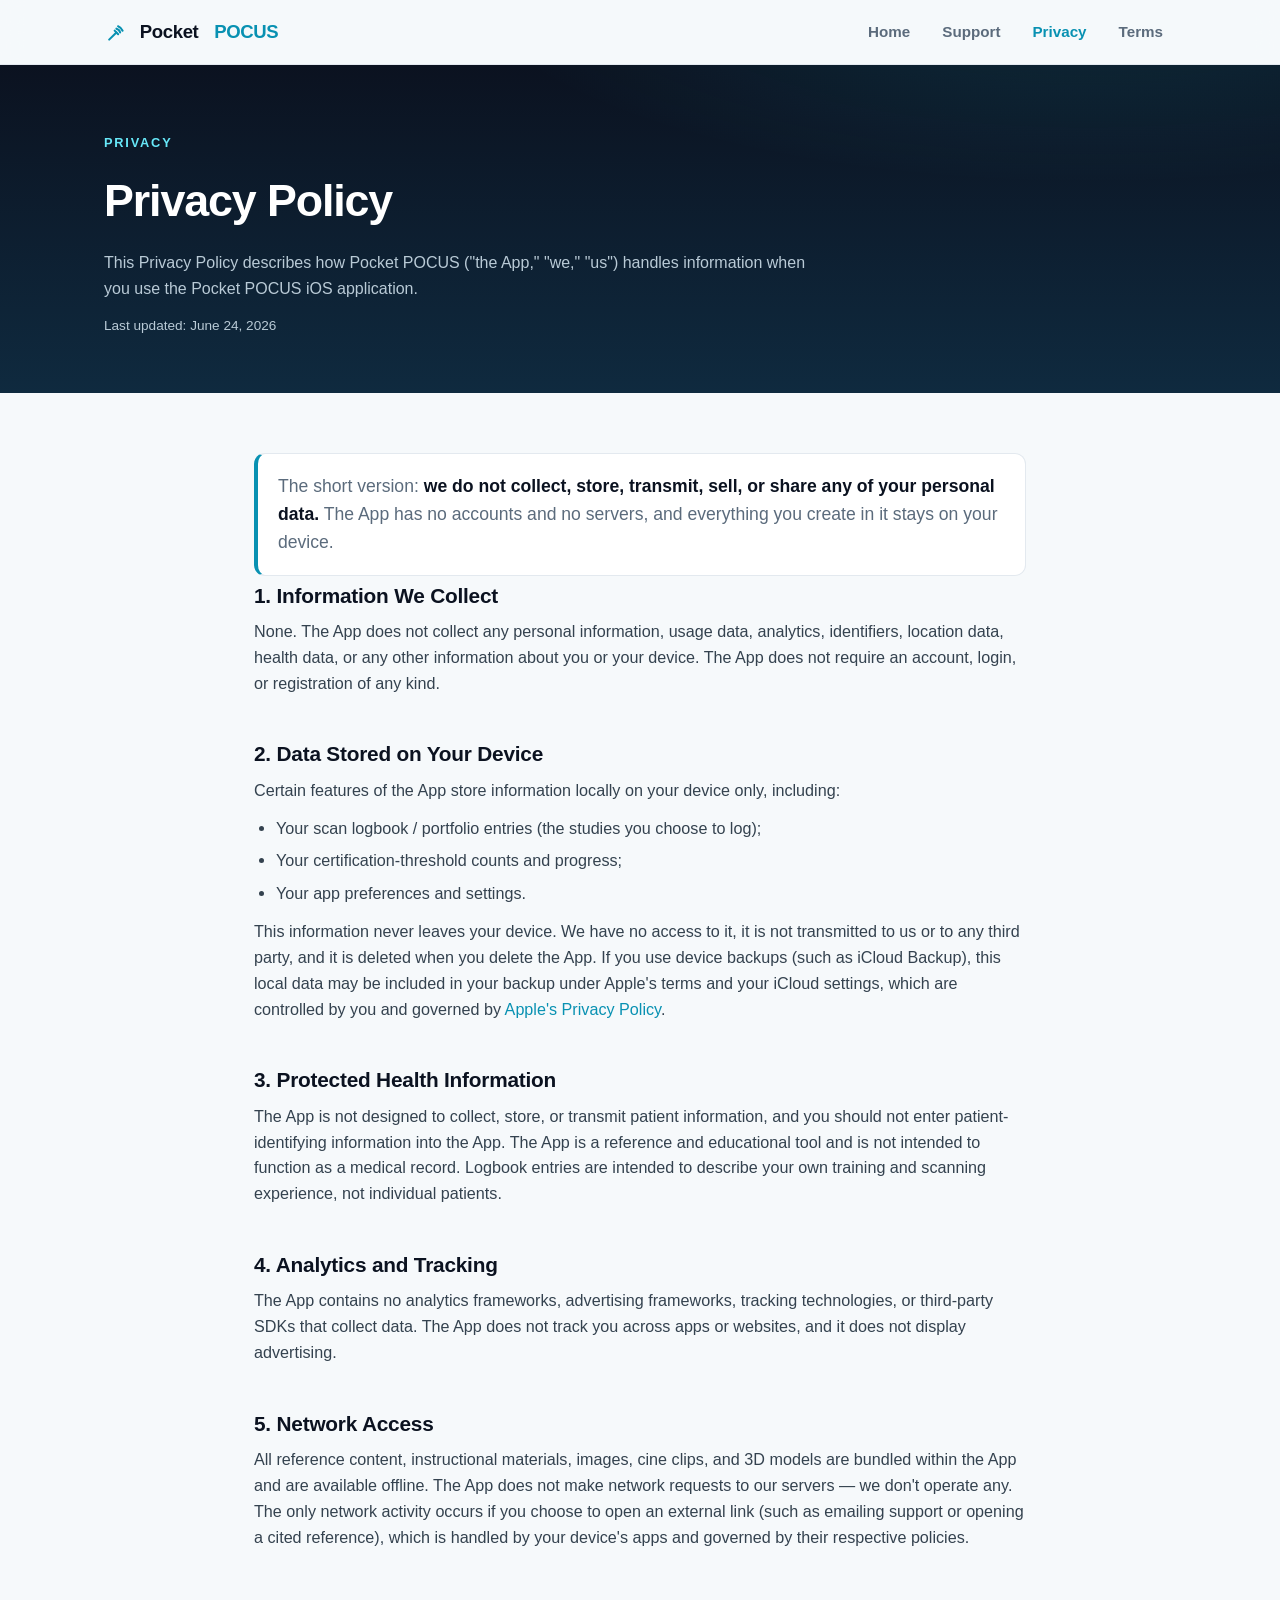
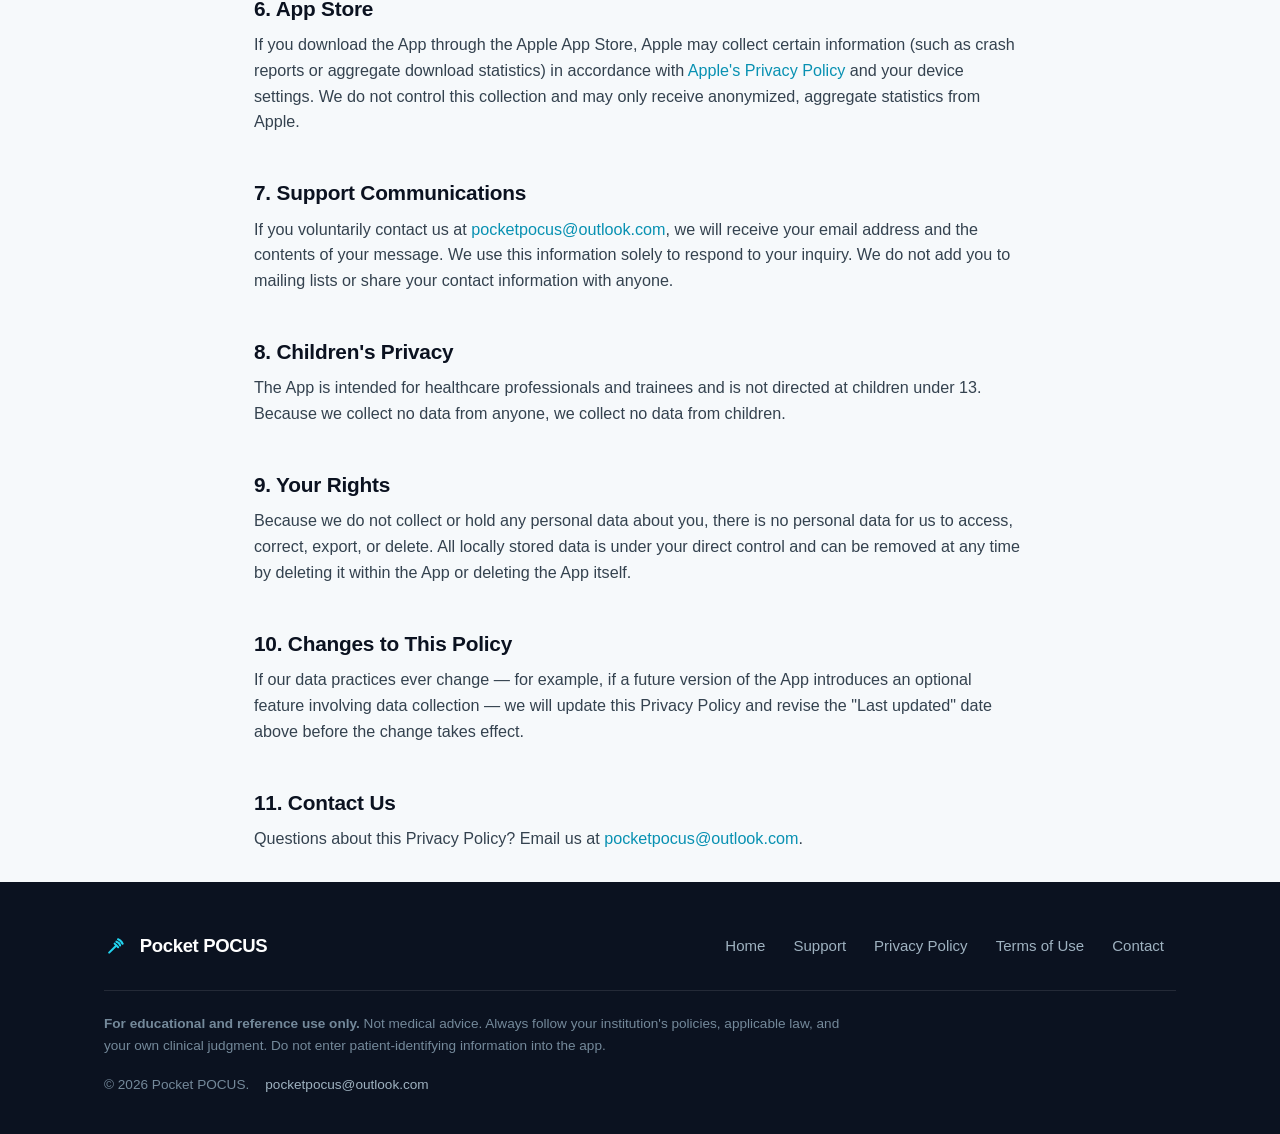
==== privacy.html @ b0edf1cd "Add files via upload" ====
<!DOCTYPE html>
<html lang="en">
<head>
<meta charset="UTF-8">
<meta name="viewport" content="width=device-width, initial-scale=1.0">
<title>Privacy Policy — Pocket POCUS</title>
<meta name="description" content="Pocket POCUS privacy policy. The short version: we do not collect, store, transmit, sell, or share any of your personal data. Everything stays on your device.">
<meta name="theme-color" content="#0b1220">
<link rel="icon" type="image/png" href="assets/favicon.png">
<link rel="apple-touch-icon" href="assets/favicon.png">
<link rel="stylesheet" href="styles.css">
</head>
<body>

<header class="nav">
  <div class="wrap">
    <a class="brand" href="index.html">
      <svg class="logo-mark" viewBox="0 0 24 24" fill="none" stroke="currentColor" stroke-width="2" stroke-linecap="round" stroke-linejoin="round" aria-hidden="true"><path d="M5 19 12 12"/><path d="M10.3 10.3 13.7 13.7"/><path d="M12 8.4A5.1 5.1 0 0 1 15.6 12"/><path d="M13.6 6A8 8 0 0 1 18 10.4"/></svg>
      Pocket&nbsp;<b>POCUS</b>
    </a>
    <nav class="nav-links">
      <a href="index.html">Home</a>
      <a href="support.html">Support</a>
      <a href="privacy.html" class="active">Privacy</a>
      <a href="terms.html">Terms</a>
    </nav>
  </div>
</header>

<section class="page-hero">
  <div class="wrap">
    <span class="kicker">Privacy</span>
    <h1>Privacy Policy</h1>
    <p>This Privacy Policy describes how Pocket POCUS ("the App," "we," "us") handles information when you use the Pocket POCUS iOS application.</p>
    <p class="updated">Last updated: June 24, 2026</p>
  </div>
</section>

<section class="legal">
  <div class="wrap">

    <p class="lead">The short version: <strong>we do not collect, store, transmit, sell, or share any of your personal data.</strong> The App has no accounts and no servers, and everything you create in it stays on your device.</p>

    <h2>1. Information We Collect</h2>
    <p>None. The App does not collect any personal information, usage data, analytics, identifiers, location data, health data, or any other information about you or your device. The App does not require an account, login, or registration of any kind.</p>

    <h2>2. Data Stored on Your Device</h2>
    <p>Certain features of the App store information locally on your device only, including:</p>
    <ul>
      <li>Your scan logbook / portfolio entries (the studies you choose to log);</li>
      <li>Your certification-threshold counts and progress;</li>
      <li>Your app preferences and settings.</li>
    </ul>
    <p>This information never leaves your device. We have no access to it, it is not transmitted to us or to any third party, and it is deleted when you delete the App. If you use device backups (such as iCloud Backup), this local data may be included in your backup under Apple's terms and your iCloud settings, which are controlled by you and governed by <a href="https://www.apple.com/legal/privacy/" target="_blank" rel="noopener">Apple's Privacy Policy</a>.</p>

    <h2>3. Protected Health Information</h2>
    <p>The App is not designed to collect, store, or transmit patient information, and you should not enter patient-identifying information into the App. The App is a reference and educational tool and is not intended to function as a medical record. Logbook entries are intended to describe your own training and scanning experience, not individual patients.</p>

    <h2>4. Analytics and Tracking</h2>
    <p>The App contains no analytics frameworks, advertising frameworks, tracking technologies, or third-party SDKs that collect data. The App does not track you across apps or websites, and it does not display advertising.</p>

    <h2>5. Network Access</h2>
    <p>All reference content, instructional materials, images, cine clips, and 3D models are bundled within the App and are available offline. The App does not make network requests to our servers — we don't operate any. The only network activity occurs if you choose to open an external link (such as emailing support or opening a cited reference), which is handled by your device's apps and governed by their respective policies.</p>

    <h2>6. App Store</h2>
    <p>If you download the App through the Apple App Store, Apple may collect certain information (such as crash reports or aggregate download statistics) in accordance with <a href="https://www.apple.com/legal/privacy/" target="_blank" rel="noopener">Apple's Privacy Policy</a> and your device settings. We do not control this collection and may only receive anonymized, aggregate statistics from Apple.</p>

    <h2>7. Support Communications</h2>
    <p>If you voluntarily contact us at <a href="mailto:pocketpocus@outlook.com">pocketpocus@outlook.com</a>, we will receive your email address and the contents of your message. We use this information solely to respond to your inquiry. We do not add you to mailing lists or share your contact information with anyone.</p>

    <h2>8. Children's Privacy</h2>
    <p>The App is intended for healthcare professionals and trainees and is not directed at children under 13. Because we collect no data from anyone, we collect no data from children.</p>

    <h2>9. Your Rights</h2>
    <p>Because we do not collect or hold any personal data about you, there is no personal data for us to access, correct, export, or delete. All locally stored data is under your direct control and can be removed at any time by deleting it within the App or deleting the App itself.</p>

    <h2>10. Changes to This Policy</h2>
    <p>If our data practices ever change — for example, if a future version of the App introduces an optional feature involving data collection — we will update this Privacy Policy and revise the "Last updated" date above before the change takes effect.</p>

    <h2>11. Contact Us</h2>
    <p>Questions about this Privacy Policy? Email us at <a href="mailto:pocketpocus@outlook.com">pocketpocus@outlook.com</a>.</p>

  </div>
</section>

<footer class="footer">
  <div class="wrap">
    <div class="top">
      <a class="brand" href="index.html">
        <svg class="logo-mark" viewBox="0 0 24 24" fill="none" stroke="currentColor" stroke-width="2" stroke-linecap="round" stroke-linejoin="round" aria-hidden="true"><path d="M5 19 12 12"/><path d="M10.3 10.3 13.7 13.7"/><path d="M12 8.4A5.1 5.1 0 0 1 15.6 12"/><path d="M13.6 6A8 8 0 0 1 18 10.4"/></svg>
        Pocket POCUS
      </a>
      <nav>
        <a href="index.html">Home</a>
        <a href="support.html">Support</a>
        <a href="privacy.html">Privacy Policy</a>
        <a href="terms.html">Terms of Use</a>
        <a href="mailto:pocketpocus@outlook.com">Contact</a>
      </nav>
    </div>
    <p class="legal-note"><b>For educational and reference use only.</b> Not medical advice. Always follow your institution's policies, applicable law, and your own clinical judgment. Do not enter patient-identifying information into the app.</p>
    <div class="copy">
      <span>© 2026 Pocket POCUS.</span>
      <a href="mailto:pocketpocus@outlook.com">pocketpocus@outlook.com</a>
    </div>
  </div>
</footer>

</body>
</html>
---- styles.css ----
/* ==========================================================================
   Pocket POCUS — site styles
   Distinct ultrasound identity: deep slate + teal/cyan "beam" accents
   ========================================================================== */

:root {
  --ink:       #0b1220;   /* near-black slate for dark sections           */
  --ink-2:     #0f1b2d;   /* slightly lifted dark                          */
  --navy:      #0f2a3f;   /* deep teal-navy                                */
  --teal:      #0891b2;   /* primary accent (cyan-600)                     */
  --teal-500:  #06b6d4;
  --teal-400:  #22d3ee;   /* bright highlight                              */
  --teal-300:  #67e8f9;
  --aqua-glow: rgba(34, 211, 238, 0.35);

  --text:      #16212e;   /* body text on light                            */
  --muted:     #5b6b7c;   /* secondary text                                */
  --muted-2:   #8595a4;
  --line:      #e3e9ef;   /* hairline borders                              */
  --bg:        #f6f9fb;   /* page background                               */
  --card:      #ffffff;
  --card-soft: #f0f6f9;

  --radius:    16px;
  --radius-sm: 11px;
  --shadow:    0 1px 2px rgba(16,33,46,.05), 0 12px 30px rgba(16,33,46,.07);
  --shadow-lg: 0 30px 70px rgba(8,40,60,.28);
  --maxw:      1120px;

  --font: -apple-system, BlinkMacSystemFont, "Segoe UI", Roboto, Helvetica, Arial,
          "Helvetica Neue", sans-serif;
}

* { box-sizing: border-box; }

html { scroll-behavior: smooth; }

body {
  margin: 0;
  font-family: var(--font);
  color: var(--text);
  background: var(--bg);
  line-height: 1.6;
  -webkit-font-smoothing: antialiased;
  text-rendering: optimizeLegibility;
}

img { max-width: 100%; display: block; }
a { color: var(--teal); text-decoration: none; }
a:hover { text-decoration: underline; }

.wrap { width: 100%; max-width: var(--maxw); margin: 0 auto; padding: 0 24px; }

/* ---------- Logo mark ---------------------------------------------------- */
.logo-mark { width: 1em; height: 1em; flex: 0 0 auto; color: inherit; }

/* ---------- Top navigation ---------------------------------------------- */
.nav {
  position: sticky; top: 0; z-index: 50;
  background: rgba(246, 249, 251, 0.82);
  backdrop-filter: saturate(160%) blur(14px);
  -webkit-backdrop-filter: saturate(160%) blur(14px);
  border-bottom: 1px solid var(--line);
}
.nav .wrap {
  display: flex; align-items: center; justify-content: space-between;
  height: 64px;
}
.brand {
  display: inline-flex; align-items: center; gap: 11px;
  font-weight: 700; font-size: 1.16rem; letter-spacing: -.02em;
  color: var(--ink);
}
.brand:hover { text-decoration: none; }
.brand .logo-mark { font-size: 1.55rem; color: var(--teal); }
.brand b { color: var(--teal); font-weight: 700; }

.nav-links { display: flex; align-items: center; gap: 6px; }
.nav-links a {
  color: var(--muted); font-weight: 550; font-size: .95rem;
  padding: 8px 13px; border-radius: 9px; transition: .15s;
}
.nav-links a:hover { color: var(--ink); background: rgba(8,145,178,.08); text-decoration: none; }
.nav-links a.active { color: var(--teal); }

/* ---------- Buttons ------------------------------------------------------ */
.btn {
  display: inline-flex; align-items: center; justify-content: center; gap: 9px;
  font-weight: 600; font-size: 1rem; line-height: 1;
  padding: 14px 22px; border-radius: 12px; border: 1px solid transparent;
  cursor: pointer; transition: transform .12s ease, box-shadow .2s ease, background .2s;
}
.btn:hover { text-decoration: none; transform: translateY(-1px); }
.btn-primary {
  background: linear-gradient(180deg, var(--teal-500), var(--teal));
  color: #fff; box-shadow: 0 8px 22px rgba(8,145,178,.35);
}
.btn-primary:hover { box-shadow: 0 12px 28px rgba(8,145,178,.45); }
.btn-ghost {
  background: rgba(255,255,255,.07); color: #eaf6fb;
  border-color: rgba(255,255,255,.22);
}
.btn-ghost:hover { background: rgba(255,255,255,.14); }
.btn-soft { background: var(--card-soft); color: var(--navy); border-color: var(--line); }
.btn-soft:hover { background: #e6f1f5; }

/* "Coming soon" App Store button (non-functional placeholder) */
.btn-store {
  position: relative; cursor: default;
  background: #0c1a25; color: #eaf6fb; border: 1px solid rgba(255,255,255,.16);
  padding: 12px 22px; flex-direction: column; align-items: flex-start; gap: 2px;
}
.btn-store:hover { transform: none; }
.btn-store .store-kicker {
  font-size: .68rem; letter-spacing: .14em; text-transform: uppercase;
  color: var(--teal-300); font-weight: 700;
}
.btn-store .store-line { display: inline-flex; align-items: center; gap: 9px; font-size: 1.12rem; font-weight: 650; }
.btn-store .store-line svg { width: 19px; height: 19px; }

/* ---------- Hero --------------------------------------------------------- */
.hero {
  position: relative; overflow: hidden;
  background:
    radial-gradient(120% 90% at 78% -10%, rgba(34,211,238,.20), transparent 55%),
    radial-gradient(90% 70% at 8% 4%, rgba(8,145,178,.22), transparent 50%),
    linear-gradient(180deg, var(--ink) 0%, var(--ink-2) 70%, var(--navy) 100%);
  color: #eaf2f7;
}
/* faint sonography "beam" lines */
.hero::after {
  content: ""; position: absolute; inset: 0; pointer-events: none; opacity: .5;
  background-image:
    repeating-linear-gradient(115deg, rgba(255,255,255,.025) 0 2px, transparent 2px 46px);
  mask-image: radial-gradient(70% 80% at 80% 0%, #000 30%, transparent 75%);
  -webkit-mask-image: radial-gradient(70% 80% at 80% 0%, #000 30%, transparent 75%);
}
.hero .wrap {
  position: relative; z-index: 1;
  display: grid; grid-template-columns: 1.05fr .95fr; gap: 40px; align-items: center;
  padding-top: 80px; padding-bottom: 84px;
}
.eyebrow {
  display: inline-flex; align-items: center; gap: 8px;
  font-size: .8rem; font-weight: 650; letter-spacing: .12em; text-transform: uppercase;
  color: var(--teal-300);
  background: rgba(34,211,238,.10); border: 1px solid rgba(34,211,238,.25);
  padding: 6px 13px; border-radius: 999px;
}
.hero h1 {
  font-size: clamp(2.25rem, 4.4vw, 3.5rem); line-height: 1.05; letter-spacing: -.03em;
  margin: 20px 0 0; color: #fff; font-weight: 750;
}
.hero h1 .grad {
  background: linear-gradient(90deg, var(--teal-300), var(--teal-500));
  -webkit-background-clip: text; background-clip: text; color: transparent;
}
.hero .lede { font-size: 1.16rem; color: #b9cad6; margin: 22px 0 0; max-width: 33em; }
.hero-cta { display: flex; flex-wrap: wrap; gap: 14px; margin-top: 32px; align-items: center; }
.hero-note { font-size: .85rem; color: #8ba3b3; margin-top: 16px; }

/* Phone mockup */
.phone {
  position: relative; width: 290px; margin: 0 auto;
  border-radius: 44px; padding: 11px;
  background: linear-gradient(160deg, #2a3a47, #0c151d);
  box-shadow: var(--shadow-lg);
  border: 1px solid rgba(255,255,255,.10);
}
.phone::before {
  content: ""; position: absolute; top: 20px; left: 50%; transform: translateX(-50%);
  width: 92px; height: 26px; background: #05080b; border-radius: 999px; z-index: 3;
}
.phone img { border-radius: 34px; width: 100%; display: block; }
.phone-wrap { position: relative; }
.phone-glow {
  position: absolute; inset: -10% -6% -16% -6%; z-index: -1; filter: blur(46px);
  background: radial-gradient(50% 50% at 50% 38%, var(--aqua-glow), transparent 70%);
}

/* ---------- Sections ----------------------------------------------------- */
section { padding: 78px 0; }
.section-head { max-width: 720px; margin: 0 auto 48px; text-align: center; }
.section-head.left { margin-left: 0; text-align: left; }
.kicker {
  font-size: .8rem; font-weight: 700; letter-spacing: .14em; text-transform: uppercase;
  color: var(--teal);
}
h2 { font-size: clamp(1.7rem, 3vw, 2.35rem); line-height: 1.12; letter-spacing: -.025em;
     margin: 10px 0 0; color: var(--ink); font-weight: 720; }
.section-head p { color: var(--muted); font-size: 1.08rem; margin: 14px 0 0; }

/* Protocols / scan coverage */
.protocols { background: #fff; border-top: 1px solid var(--line); border-bottom: 1px solid var(--line); }
.proto-grid { display: grid; grid-template-columns: repeat(2, 1fr); gap: 18px; }
.proto-card {
  border: 1px solid var(--line); border-radius: var(--radius); padding: 24px 24px 22px;
  background: linear-gradient(180deg, #fff, var(--card-soft));
  transition: transform .15s, box-shadow .2s, border-color .2s;
}
.proto-card:hover { transform: translateY(-3px); box-shadow: var(--shadow); border-color: #cfe6ee; }
.proto-card .ph { display: flex; align-items: center; gap: 12px; }
.proto-icon {
  width: 42px; height: 42px; flex: 0 0 auto; border-radius: 11px;
  display: grid; place-items: center; color: #fff;
  background: linear-gradient(150deg, var(--teal-500), var(--teal));
}
.proto-icon svg { width: 23px; height: 23px; }
.proto-card h3 { margin: 0; font-size: 1.18rem; color: var(--ink); letter-spacing: -.01em; }
.proto-card .sub { color: var(--muted-2); font-size: .82rem; font-weight: 600; }
.chips { display: flex; flex-wrap: wrap; gap: 7px; margin-top: 16px; }
.chip {
  font-size: .82rem; color: var(--navy); background: var(--card-soft);
  border: 1px solid var(--line); padding: 5px 11px; border-radius: 999px; font-weight: 550;
}

/* Feature grid */
.features { background: var(--bg); }
.feat-grid { display: grid; grid-template-columns: repeat(3, 1fr); gap: 20px; }
.feat {
  background: var(--card); border: 1px solid var(--line); border-radius: var(--radius);
  padding: 26px 24px; box-shadow: var(--shadow);
}
.feat .ic {
  width: 46px; height: 46px; border-radius: 12px; display: grid; place-items: center;
  background: rgba(8,145,178,.10); color: var(--teal); margin-bottom: 16px;
}
.feat .ic svg { width: 25px; height: 25px; }
.feat h3 { margin: 0 0 7px; font-size: 1.14rem; color: var(--ink); letter-spacing: -.01em; }
.feat p { margin: 0; color: var(--muted); font-size: .97rem; }

/* Screenshot gallery */
.gallery { background: var(--ink); color: #eaf2f7; position: relative; overflow: hidden; }
.gallery::after {
  content: ""; position: absolute; inset: 0; pointer-events: none; opacity: .5;
  background-image: repeating-linear-gradient(115deg, rgba(255,255,255,.022) 0 2px, transparent 2px 46px);
}
.gallery .section-head h2 { color: #fff; }
.gallery .section-head p { color: #aebecb; }
.gallery .kicker { color: var(--teal-300); }
.shots { position: relative; z-index: 1;
  display: grid; grid-template-columns: repeat(4, 1fr); gap: 22px; align-items: start; }
.shot { text-align: center; }
.shot .frame {
  border-radius: 30px; padding: 8px; background: linear-gradient(160deg, #243440, #0c151d);
  border: 1px solid rgba(255,255,255,.10); box-shadow: var(--shadow-lg);
}
.shot .frame img { border-radius: 23px; }
.shot p { color: #aebecb; font-size: .9rem; margin: 16px 4px 0; }
.shot p b { color: #eaf2f7; font-weight: 650; display: block; margin-bottom: 2px; }

/* Built by physicians / CTA band */
.band { background: #fff; border-top: 1px solid var(--line); }
.authors { display: flex; flex-wrap: wrap; gap: 12px; justify-content: center; margin-top: 8px; }
.author {
  display: inline-flex; align-items: center; gap: 9px; font-weight: 600; color: var(--navy);
  background: var(--card-soft); border: 1px solid var(--line);
  padding: 9px 16px; border-radius: 999px;
}
.author .dot { width: 8px; height: 8px; border-radius: 50%; background: var(--teal); }

.cta {
  position: relative; overflow: hidden; text-align: center;
  background:
    radial-gradient(90% 120% at 50% -20%, rgba(34,211,238,.20), transparent 60%),
    linear-gradient(180deg, var(--navy), var(--ink));
  color: #fff; border-radius: 0;
}
.cta h2 { color: #fff; }
.cta p { color: #b9cad6; max-width: 40em; margin: 14px auto 0; }
.cta .hero-cta { justify-content: center; }

/* Disclaimer strip */
.disclaimer { background: var(--card-soft); border-top: 1px solid var(--line); }
.disclaimer .wrap { padding-top: 30px; padding-bottom: 30px; }
.disclaimer .box {
  display: flex; gap: 15px; align-items: flex-start;
  font-size: .92rem; color: var(--muted); max-width: 880px; margin: 0 auto;
}
.disclaimer .box svg { width: 22px; height: 22px; flex: 0 0 auto; color: var(--teal); margin-top: 2px; }
.disclaimer .box b { color: var(--navy); }

/* ---------- Legal / content pages --------------------------------------- */
.page-hero {
  background:
    radial-gradient(90% 120% at 85% -30%, rgba(34,211,238,.16), transparent 55%),
    linear-gradient(180deg, var(--ink), var(--navy));
  color: #fff; padding: 64px 0 56px;
}
.page-hero .kicker { color: var(--teal-300); }
.page-hero h1 { font-size: clamp(2rem, 4vw, 2.8rem); margin: 10px 0 0; letter-spacing: -.025em; font-weight: 740; }
.page-hero p { color: #b9cad6; margin: 14px 0 0; max-width: 44em; }
.updated { font-size: .85rem; color: #8ba3b3; margin-top: 18px; }

.legal { padding: 56px 0 30px; }
.legal .wrap { max-width: 820px; }
.legal h2 {
  font-size: 1.3rem; margin: 38px 0 0; color: var(--ink); letter-spacing: -.01em;
  padding-top: 8px;
}
.legal h2:first-of-type { margin-top: 0; }
.legal h3 { font-size: 1.05rem; margin: 26px 0 6px; color: var(--navy); }
.legal p, .legal li { color: #34424f; font-size: 1.01rem; }
.legal p { margin: 12px 0 0; }
.legal ul { margin: 12px 0 0; padding-left: 22px; }
.legal li { margin: 7px 0; }
.legal strong { color: var(--ink); }
.legal .lead {
  font-size: 1.1rem; color: var(--muted); background: var(--card);
  border: 1px solid var(--line); border-left: 4px solid var(--teal);
  border-radius: var(--radius-sm); padding: 18px 20px; margin-top: 4px;
}
.legal .legalese {
  font-size: .9rem; color: #51606e; background: var(--card-soft);
  border: 1px solid var(--line); border-radius: var(--radius-sm);
  padding: 16px 18px; letter-spacing: .005em;
}

/* Support specifics */
.support-card {
  background: var(--card); border: 1px solid var(--line); border-radius: var(--radius);
  box-shadow: var(--shadow); padding: 30px; text-align: center; margin-top: 4px;
}
.support-card .email-btn { margin-top: 8px; }
.faq { margin-top: 30px; }
.faq details {
  background: var(--card); border: 1px solid var(--line); border-radius: var(--radius-sm);
  padding: 4px 20px; margin-top: 12px;
}
.faq details[open] { box-shadow: var(--shadow); }
.faq summary {
  cursor: pointer; font-weight: 640; color: var(--ink); padding: 14px 0; list-style: none;
  display: flex; justify-content: space-between; align-items: center; gap: 12px;
}
.faq summary::-webkit-details-marker { display: none; }
.faq summary::after { content: "+"; color: var(--teal); font-size: 1.4rem; font-weight: 400; line-height: 1; }
.faq details[open] summary::after { content: "\2212"; }
.faq details p { margin: 0 0 16px; color: #34424f; }

/* ---------- Footer ------------------------------------------------------- */
.footer { background: var(--ink); color: #9fb2c0; padding: 46px 0 38px; }
.footer .top {
  display: flex; flex-wrap: wrap; gap: 20px; align-items: center; justify-content: space-between;
  padding-bottom: 26px; border-bottom: 1px solid rgba(255,255,255,.10);
}
.footer .brand { color: #fff; }
.footer .brand .logo-mark { color: var(--teal-400); }
.footer nav { display: flex; flex-wrap: wrap; gap: 6px 4px; }
.footer nav a { color: #9fb2c0; padding: 6px 12px; border-radius: 8px; font-size: .94rem; }
.footer nav a:hover { color: #fff; background: rgba(255,255,255,.07); text-decoration: none; }
.footer .legal-note {
  font-size: .85rem; color: #74899a; margin-top: 22px; max-width: 760px;
}
.footer .copy {
  margin-top: 18px; font-size: .85rem; color: #74899a;
  display: flex; flex-wrap: wrap; gap: 6px 16px; align-items: center;
}
.footer .copy a { color: #9fb2c0; }

/* ---------- Responsive --------------------------------------------------- */
@media (max-width: 920px) {
  .hero .wrap { grid-template-columns: 1fr; padding-top: 56px; padding-bottom: 60px; gap: 44px; }
  .hero-text { text-align: center; }
  .hero .lede { margin-left: auto; margin-right: auto; }
  .eyebrow { margin: 0 auto; }
  .hero-cta { justify-content: center; }
  .feat-grid { grid-template-columns: repeat(2, 1fr); }
  .shots { grid-template-columns: repeat(2, 1fr); gap: 28px 22px; }
}
@media (max-width: 620px) {
  section { padding: 56px 0; }
  .nav-links a { padding: 8px 9px; font-size: .9rem; }
  .brand { font-size: 1.05rem; }
  .proto-grid { grid-template-columns: 1fr; }
  .feat-grid { grid-template-columns: 1fr; }
  .shots { grid-template-columns: 1fr; max-width: 320px; margin: 0 auto; }
  .footer .top { flex-direction: column; align-items: flex-start; }
}
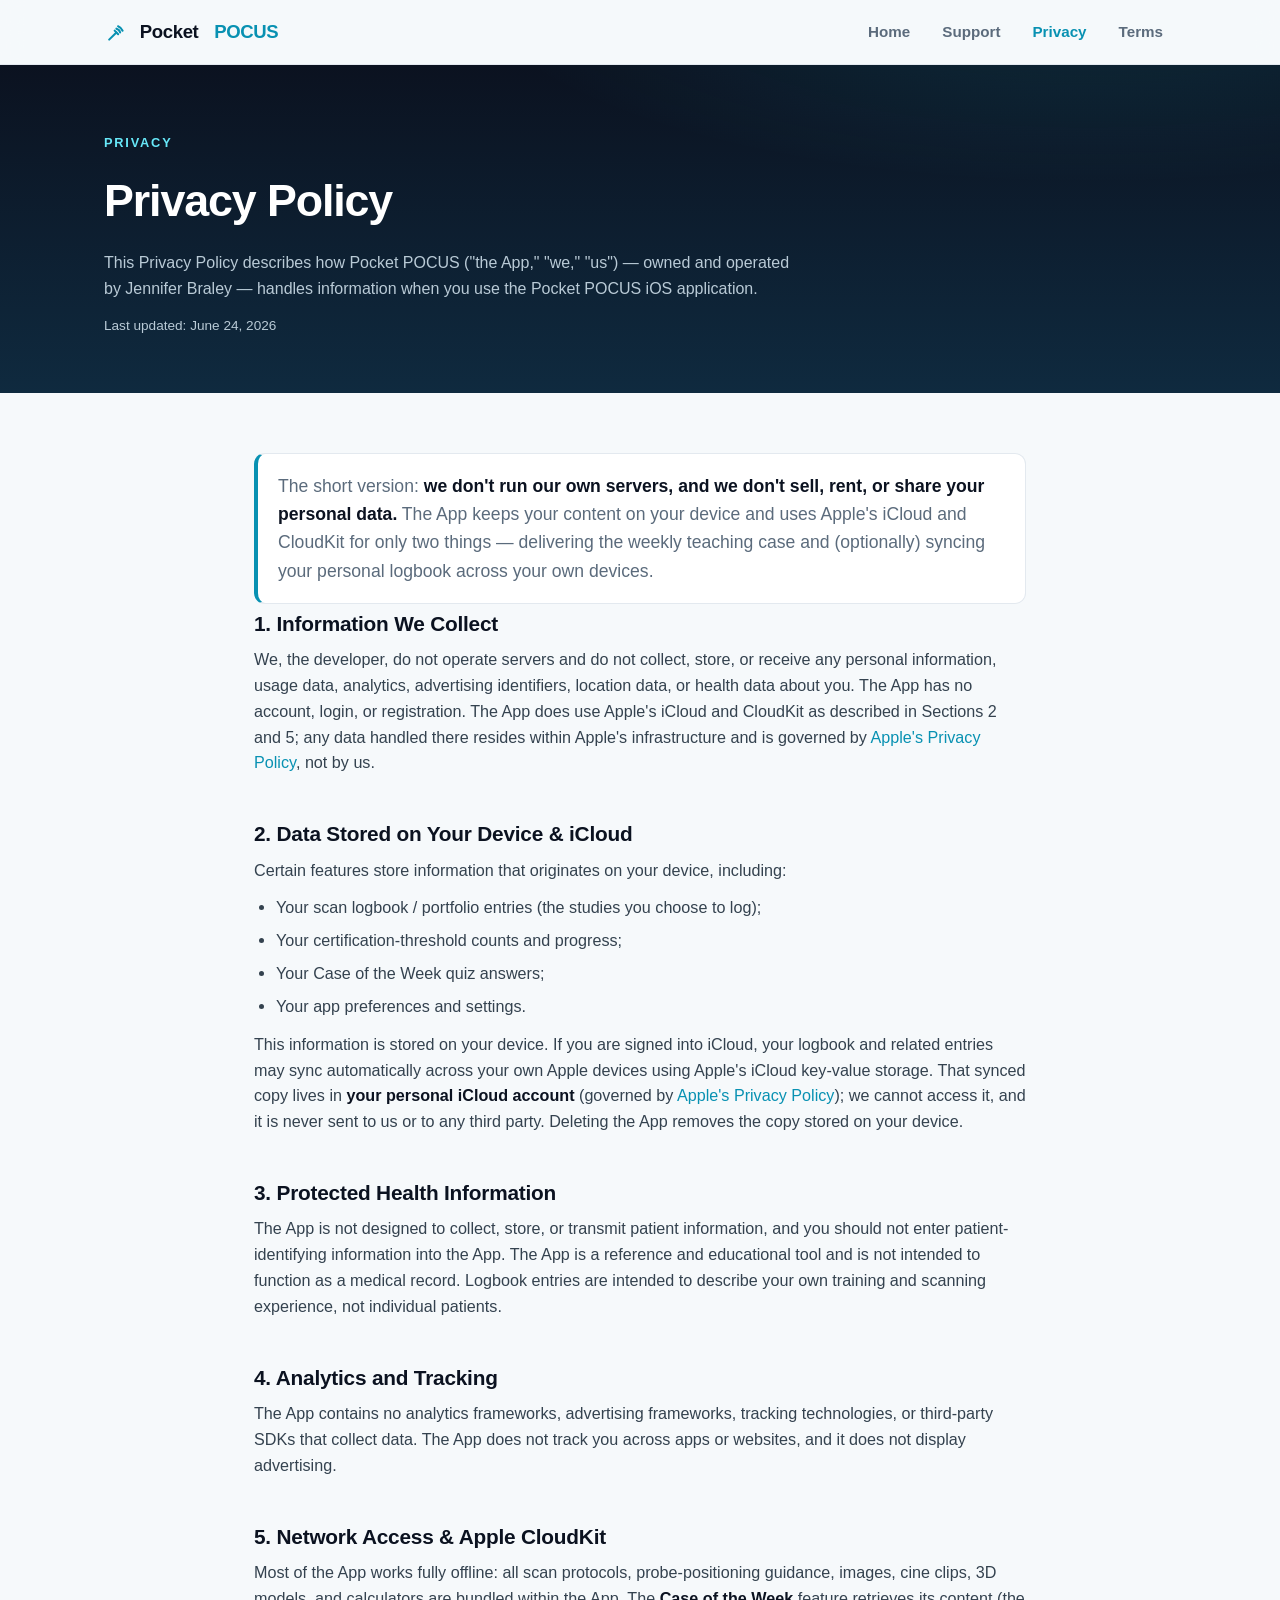
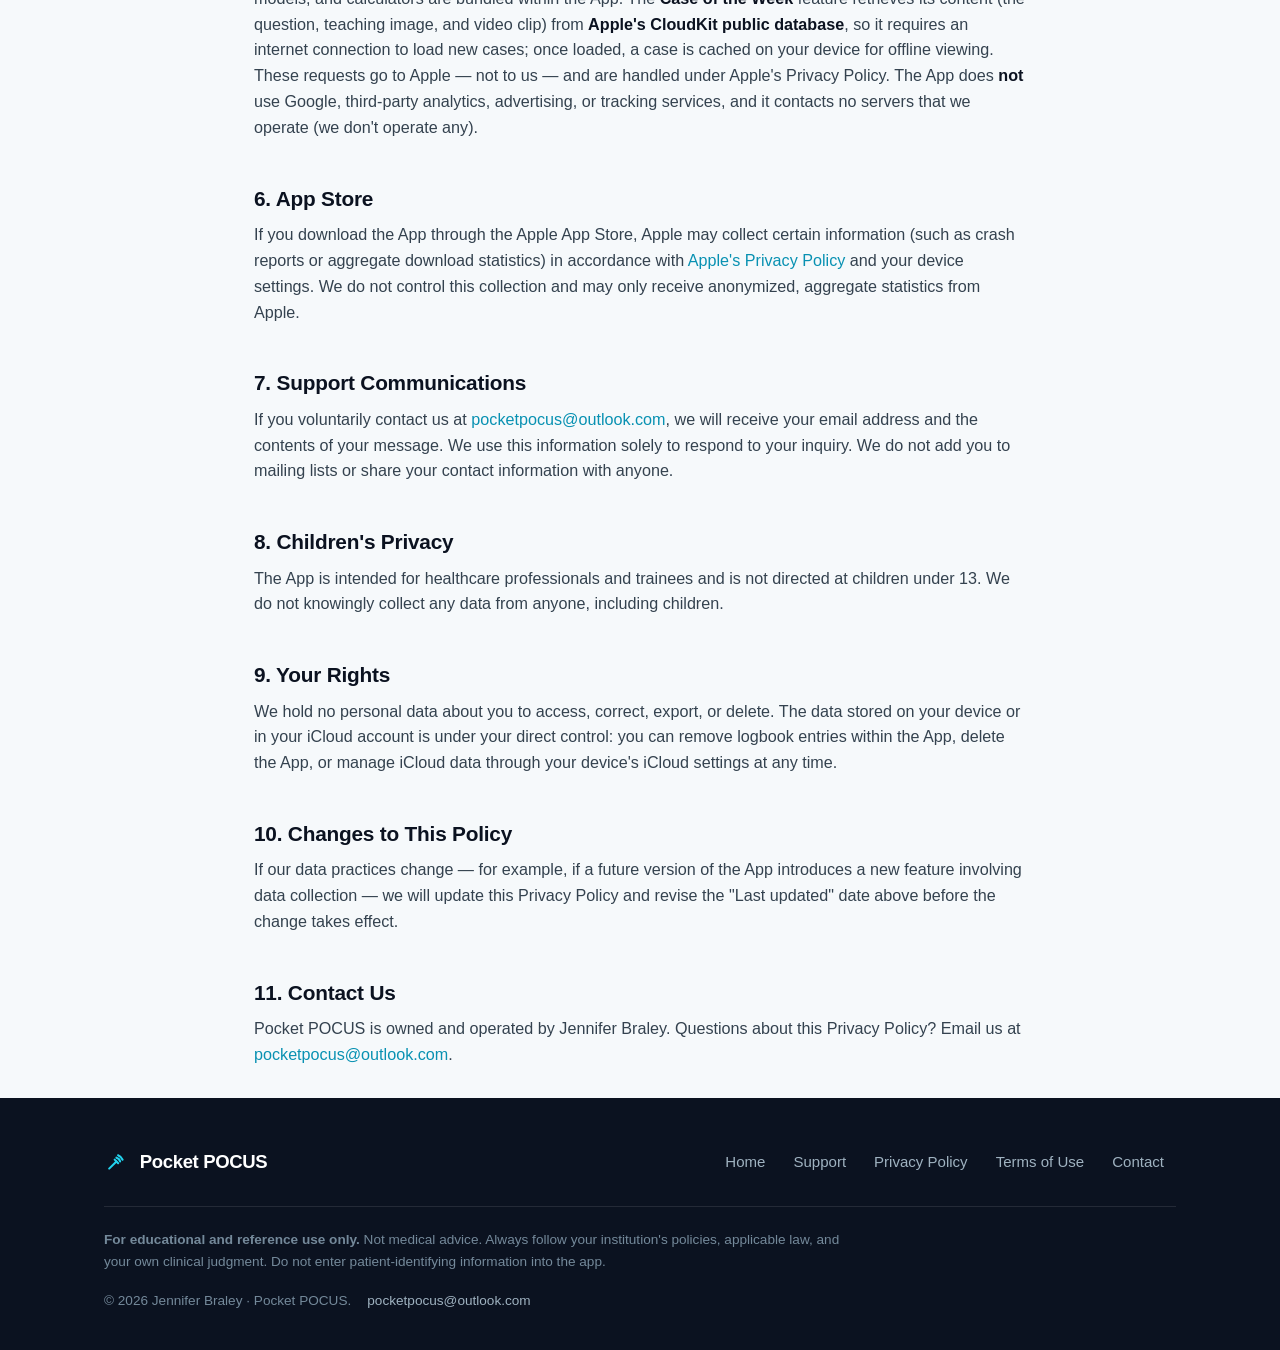
==== commit ce9c3311: "Add files via upload" ====
--- a/privacy.html
+++ b/privacy.html
@@ -4,7 +4,7 @@
 <meta charset="UTF-8">
 <meta name="viewport" content="width=device-width, initial-scale=1.0">
 <title>Privacy Policy — Pocket POCUS</title>
-<meta name="description" content="Pocket POCUS privacy policy. The short version: we do not collect, store, transmit, sell, or share any of your personal data. Everything stays on your device.">
+<meta name="description" content="Pocket POCUS privacy policy. We don't run our own servers or sell your data. The app stores content on your device and uses Apple iCloud and CloudKit only to deliver the weekly case and optionally sync your logbook.">
 <meta name="theme-color" content="#0b1220">
 <link rel="icon" type="image/png" href="assets/favicon.png">
 <link rel="apple-touch-icon" href="assets/favicon.png">
@@ -31,7 +31,7 @@
   <div class="wrap">
     <span class="kicker">Privacy</span>
     <h1>Privacy Policy</h1>
-    <p>This Privacy Policy describes how Pocket POCUS ("the App," "we," "us") handles information when you use the Pocket POCUS iOS application.</p>
+    <p>This Privacy Policy describes how Pocket POCUS ("the App," "we," "us") — owned and operated by Jennifer Braley — handles information when you use the Pocket POCUS iOS application.</p>
     <p class="updated">Last updated: June 24, 2026</p>
   </div>
 </section>
@@ -39,19 +39,20 @@
 <section class="legal">
   <div class="wrap">
 
-    <p class="lead">The short version: <strong>we do not collect, store, transmit, sell, or share any of your personal data.</strong> The App has no accounts and no servers, and everything you create in it stays on your device.</p>
+    <p class="lead">The short version: <strong>we don't run our own servers, and we don't sell, rent, or share your personal data.</strong> The App keeps your content on your device and uses Apple's iCloud and CloudKit for only two things — delivering the weekly teaching case and (optionally) syncing your personal logbook across your own devices.</p>
 
     <h2>1. Information We Collect</h2>
-    <p>None. The App does not collect any personal information, usage data, analytics, identifiers, location data, health data, or any other information about you or your device. The App does not require an account, login, or registration of any kind.</p>
+    <p>We, the developer, do not operate servers and do not collect, store, or receive any personal information, usage data, analytics, advertising identifiers, location data, or health data about you. The App has no account, login, or registration. The App does use Apple's iCloud and CloudKit as described in Sections 2 and 5; any data handled there resides within Apple's infrastructure and is governed by <a href="https://www.apple.com/legal/privacy/" target="_blank" rel="noopener">Apple's Privacy Policy</a>, not by us.</p>
 
-    <h2>2. Data Stored on Your Device</h2>
-    <p>Certain features of the App store information locally on your device only, including:</p>
+    <h2>2. Data Stored on Your Device &amp; iCloud</h2>
+    <p>Certain features store information that originates on your device, including:</p>
     <ul>
       <li>Your scan logbook / portfolio entries (the studies you choose to log);</li>
       <li>Your certification-threshold counts and progress;</li>
+      <li>Your Case of the Week quiz answers;</li>
       <li>Your app preferences and settings.</li>
     </ul>
-    <p>This information never leaves your device. We have no access to it, it is not transmitted to us or to any third party, and it is deleted when you delete the App. If you use device backups (such as iCloud Backup), this local data may be included in your backup under Apple's terms and your iCloud settings, which are controlled by you and governed by <a href="https://www.apple.com/legal/privacy/" target="_blank" rel="noopener">Apple's Privacy Policy</a>.</p>
+    <p>This information is stored on your device. If you are signed into iCloud, your logbook and related entries may sync automatically across your own Apple devices using Apple's iCloud key-value storage. That synced copy lives in <strong>your personal iCloud account</strong> (governed by <a href="https://www.apple.com/legal/privacy/" target="_blank" rel="noopener">Apple's Privacy Policy</a>); we cannot access it, and it is never sent to us or to any third party. Deleting the App removes the copy stored on your device.</p>
 
     <h2>3. Protected Health Information</h2>
     <p>The App is not designed to collect, store, or transmit patient information, and you should not enter patient-identifying information into the App. The App is a reference and educational tool and is not intended to function as a medical record. Logbook entries are intended to describe your own training and scanning experience, not individual patients.</p>
@@ -59,8 +60,8 @@
     <h2>4. Analytics and Tracking</h2>
     <p>The App contains no analytics frameworks, advertising frameworks, tracking technologies, or third-party SDKs that collect data. The App does not track you across apps or websites, and it does not display advertising.</p>
 
-    <h2>5. Network Access</h2>
-    <p>All reference content, instructional materials, images, cine clips, and 3D models are bundled within the App and are available offline. The App does not make network requests to our servers — we don't operate any. The only network activity occurs if you choose to open an external link (such as emailing support or opening a cited reference), which is handled by your device's apps and governed by their respective policies.</p>
+    <h2>5. Network Access &amp; Apple CloudKit</h2>
+    <p>Most of the App works fully offline: all scan protocols, probe-positioning guidance, images, cine clips, 3D models, and calculators are bundled within the App. The <strong>Case of the Week</strong> feature retrieves its content (the question, teaching image, and video clip) from <strong>Apple's CloudKit public database</strong>, so it requires an internet connection to load new cases; once loaded, a case is cached on your device for offline viewing. These requests go to Apple — not to us — and are handled under Apple's Privacy Policy. The App does <strong>not</strong> use Google, third-party analytics, advertising, or tracking services, and it contacts no servers that we operate (we don't operate any).</p>
 
     <h2>6. App Store</h2>
     <p>If you download the App through the Apple App Store, Apple may collect certain information (such as crash reports or aggregate download statistics) in accordance with <a href="https://www.apple.com/legal/privacy/" target="_blank" rel="noopener">Apple's Privacy Policy</a> and your device settings. We do not control this collection and may only receive anonymized, aggregate statistics from Apple.</p>
@@ -69,16 +70,16 @@
     <p>If you voluntarily contact us at <a href="mailto:pocketpocus@outlook.com">pocketpocus@outlook.com</a>, we will receive your email address and the contents of your message. We use this information solely to respond to your inquiry. We do not add you to mailing lists or share your contact information with anyone.</p>
 
     <h2>8. Children's Privacy</h2>
-    <p>The App is intended for healthcare professionals and trainees and is not directed at children under 13. Because we collect no data from anyone, we collect no data from children.</p>
+    <p>The App is intended for healthcare professionals and trainees and is not directed at children under 13. We do not knowingly collect any data from anyone, including children.</p>
 
     <h2>9. Your Rights</h2>
-    <p>Because we do not collect or hold any personal data about you, there is no personal data for us to access, correct, export, or delete. All locally stored data is under your direct control and can be removed at any time by deleting it within the App or deleting the App itself.</p>
+    <p>We hold no personal data about you to access, correct, export, or delete. The data stored on your device or in your iCloud account is under your direct control: you can remove logbook entries within the App, delete the App, or manage iCloud data through your device's iCloud settings at any time.</p>
 
     <h2>10. Changes to This Policy</h2>
-    <p>If our data practices ever change — for example, if a future version of the App introduces an optional feature involving data collection — we will update this Privacy Policy and revise the "Last updated" date above before the change takes effect.</p>
+    <p>If our data practices change — for example, if a future version of the App introduces a new feature involving data collection — we will update this Privacy Policy and revise the "Last updated" date above before the change takes effect.</p>
 
     <h2>11. Contact Us</h2>
-    <p>Questions about this Privacy Policy? Email us at <a href="mailto:pocketpocus@outlook.com">pocketpocus@outlook.com</a>.</p>
+    <p>Pocket POCUS is owned and operated by Jennifer Braley. Questions about this Privacy Policy? Email us at <a href="mailto:pocketpocus@outlook.com">pocketpocus@outlook.com</a>.</p>
 
   </div>
 </section>
@@ -100,7 +101,7 @@
     </div>
     <p class="legal-note"><b>For educational and reference use only.</b> Not medical advice. Always follow your institution's policies, applicable law, and your own clinical judgment. Do not enter patient-identifying information into the app.</p>
     <div class="copy">
-      <span>© 2026 Pocket POCUS.</span>
+      <span>© 2026 Jennifer Braley · Pocket POCUS.</span>
       <a href="mailto:pocketpocus@outlook.com">pocketpocus@outlook.com</a>
     </div>
   </div>
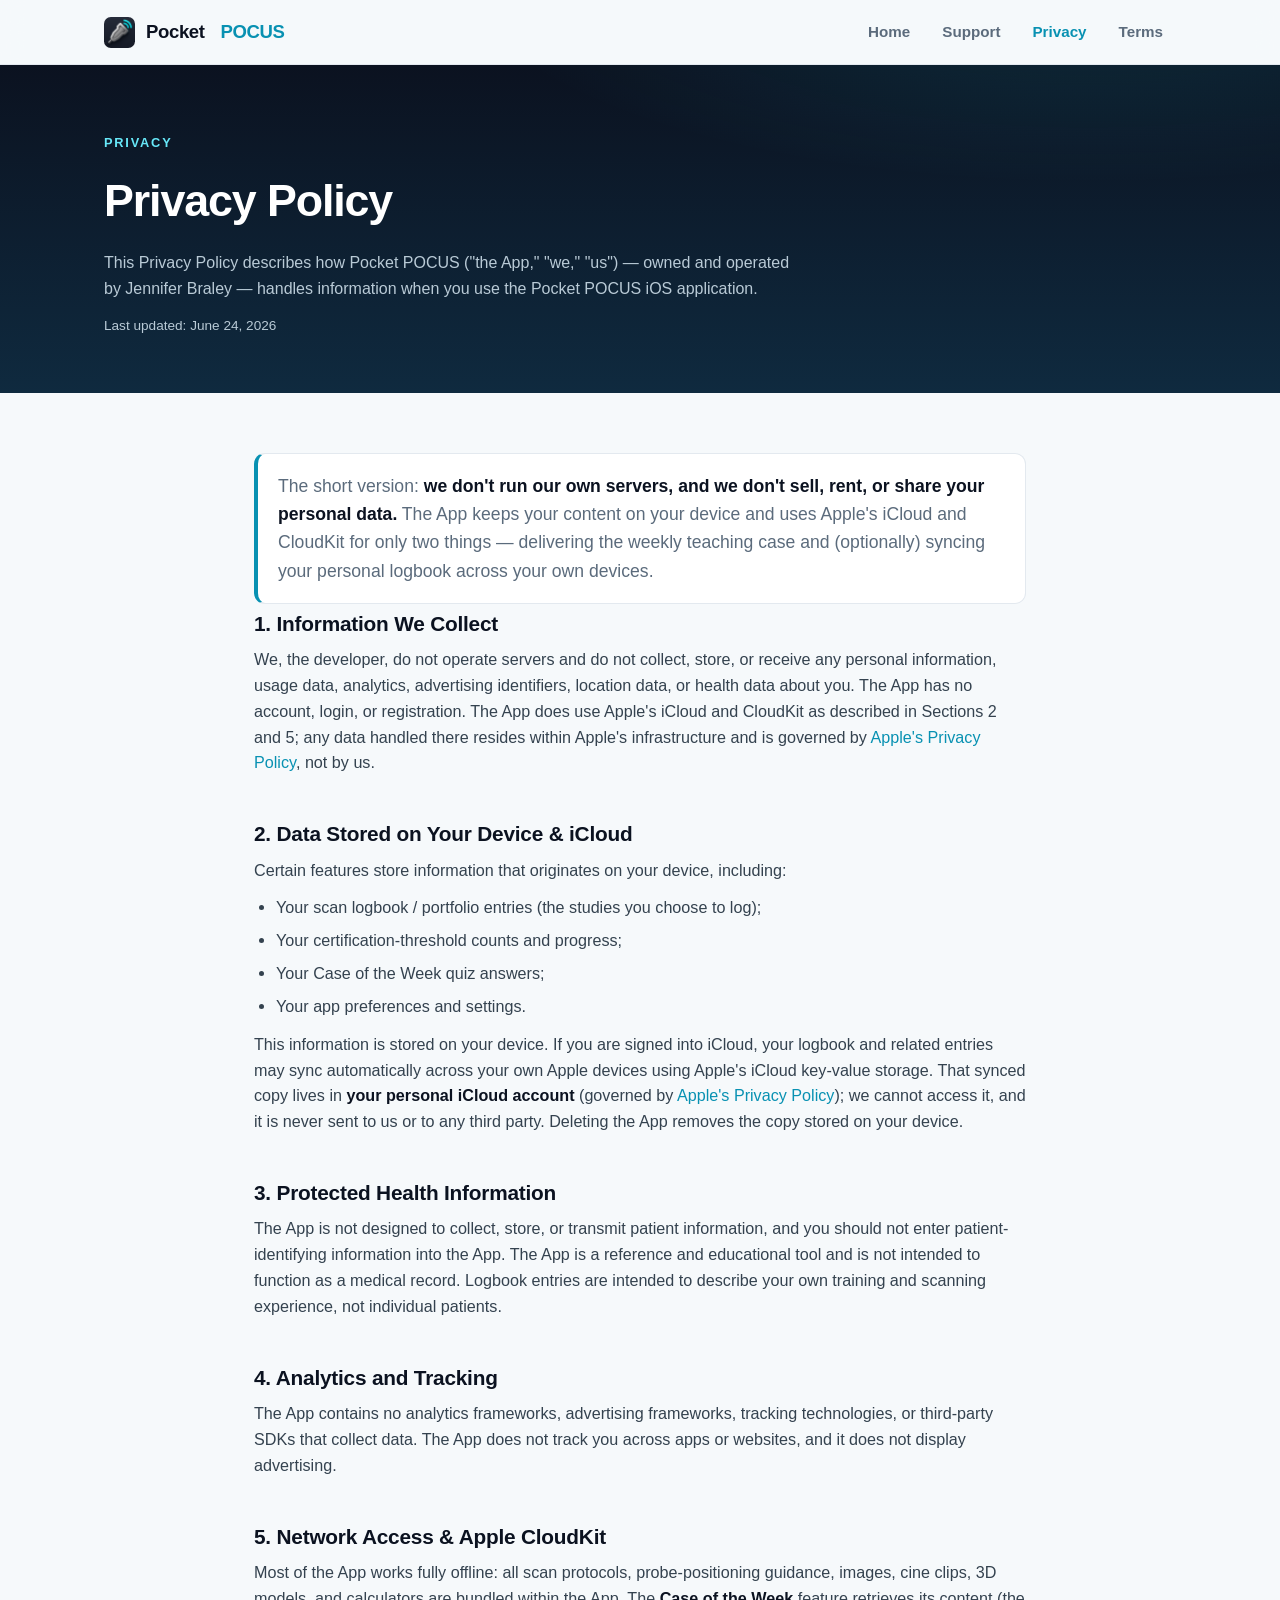
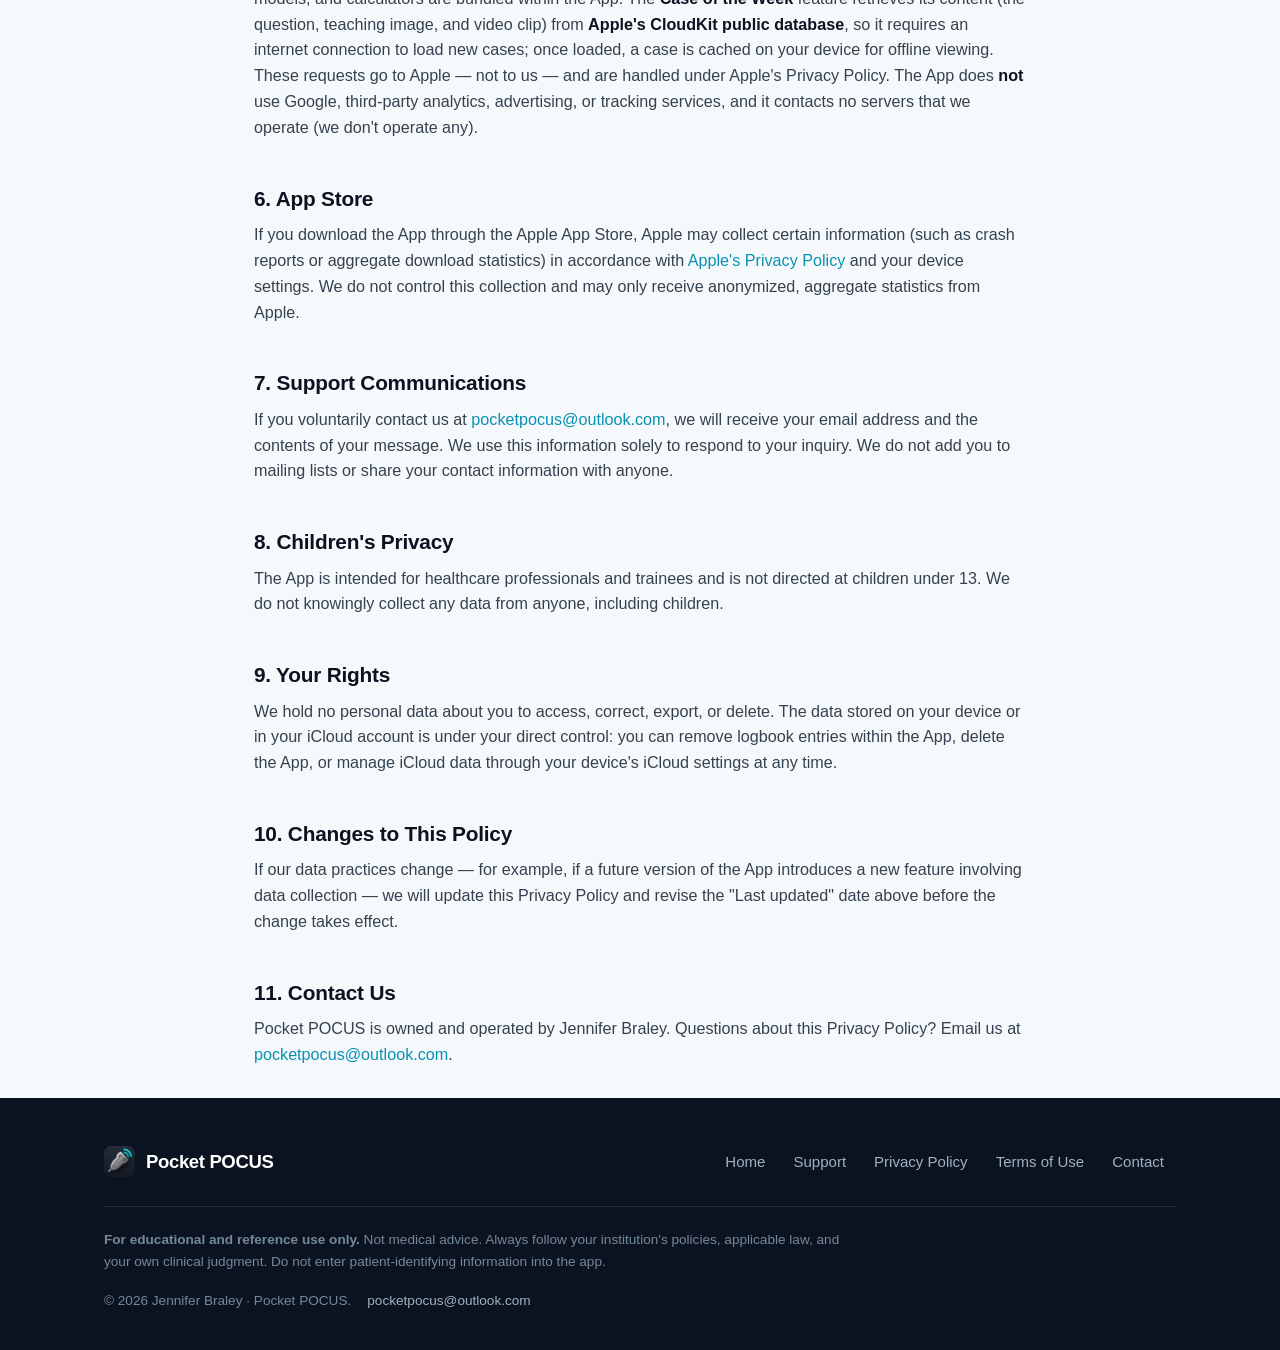
==== commit c2294e4d: "Add files via upload" ====
--- a/privacy.html
+++ b/privacy.html
@@ -15,7 +15,7 @@
 <header class="nav">
   <div class="wrap">
     <a class="brand" href="index.html">
-      <svg class="logo-mark" viewBox="0 0 24 24" fill="none" stroke="currentColor" stroke-width="2" stroke-linecap="round" stroke-linejoin="round" aria-hidden="true"><path d="M5 19 12 12"/><path d="M10.3 10.3 13.7 13.7"/><path d="M12 8.4A5.1 5.1 0 0 1 15.6 12"/><path d="M13.6 6A8 8 0 0 1 18 10.4"/></svg>
+      <img class="logo-mark" src="assets/favicon.png" alt="">
       Pocket&nbsp;<b>POCUS</b>
     </a>
     <nav class="nav-links">
@@ -88,7 +88,7 @@
   <div class="wrap">
     <div class="top">
       <a class="brand" href="index.html">
-        <svg class="logo-mark" viewBox="0 0 24 24" fill="none" stroke="currentColor" stroke-width="2" stroke-linecap="round" stroke-linejoin="round" aria-hidden="true"><path d="M5 19 12 12"/><path d="M10.3 10.3 13.7 13.7"/><path d="M12 8.4A5.1 5.1 0 0 1 15.6 12"/><path d="M13.6 6A8 8 0 0 1 18 10.4"/></svg>
+        <img class="logo-mark" src="assets/favicon.png" alt="">
         Pocket POCUS
       </a>
       <nav>
--- a/styles.css
+++ b/styles.css
@@ -52,7 +52,7 @@
 .wrap { width: 100%; max-width: var(--maxw); margin: 0 auto; padding: 0 24px; }
 
 /* ---------- Logo mark ---------------------------------------------------- */
-.logo-mark { width: 1em; height: 1em; flex: 0 0 auto; color: inherit; }
+.logo-mark { width: 1.25em; height: 1.25em; flex: 0 0 auto; object-fit: contain; border-radius: 22%; }
 
 /* ---------- Top navigation ---------------------------------------------- */
 .nav {
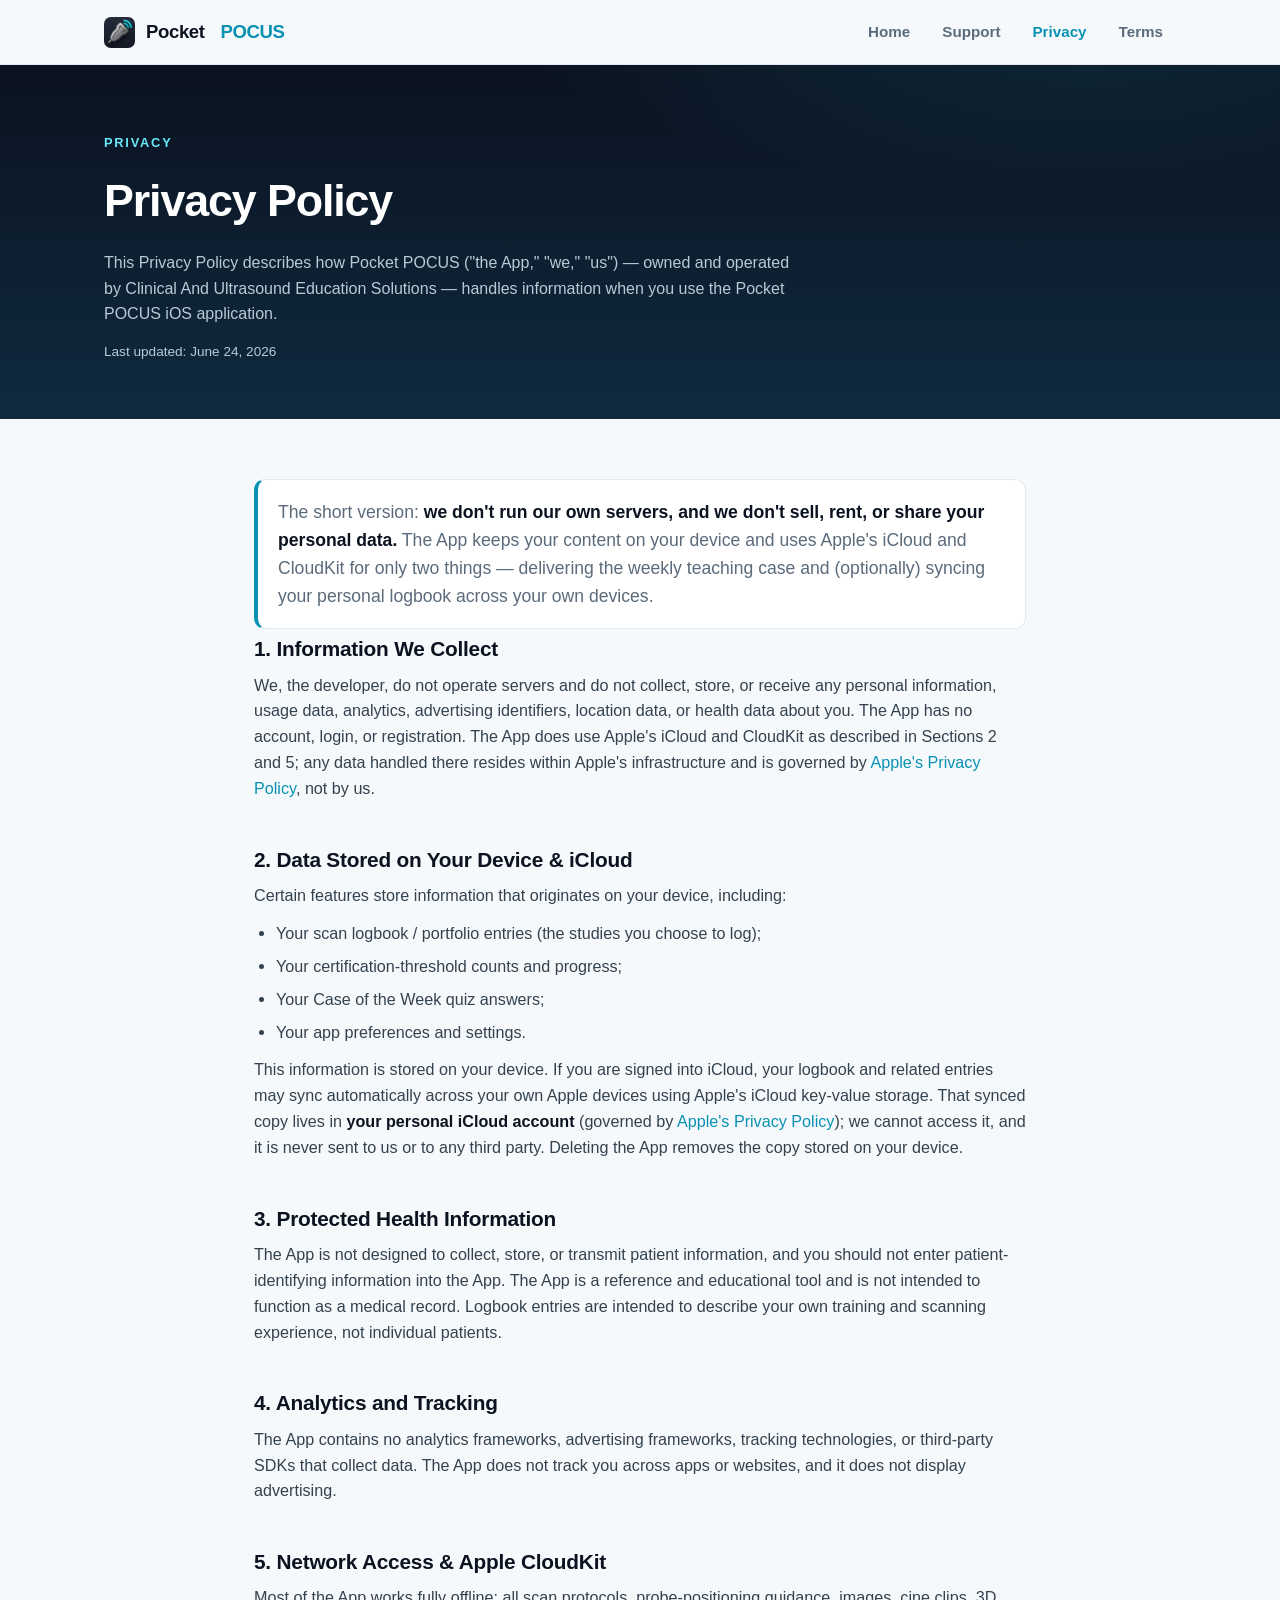
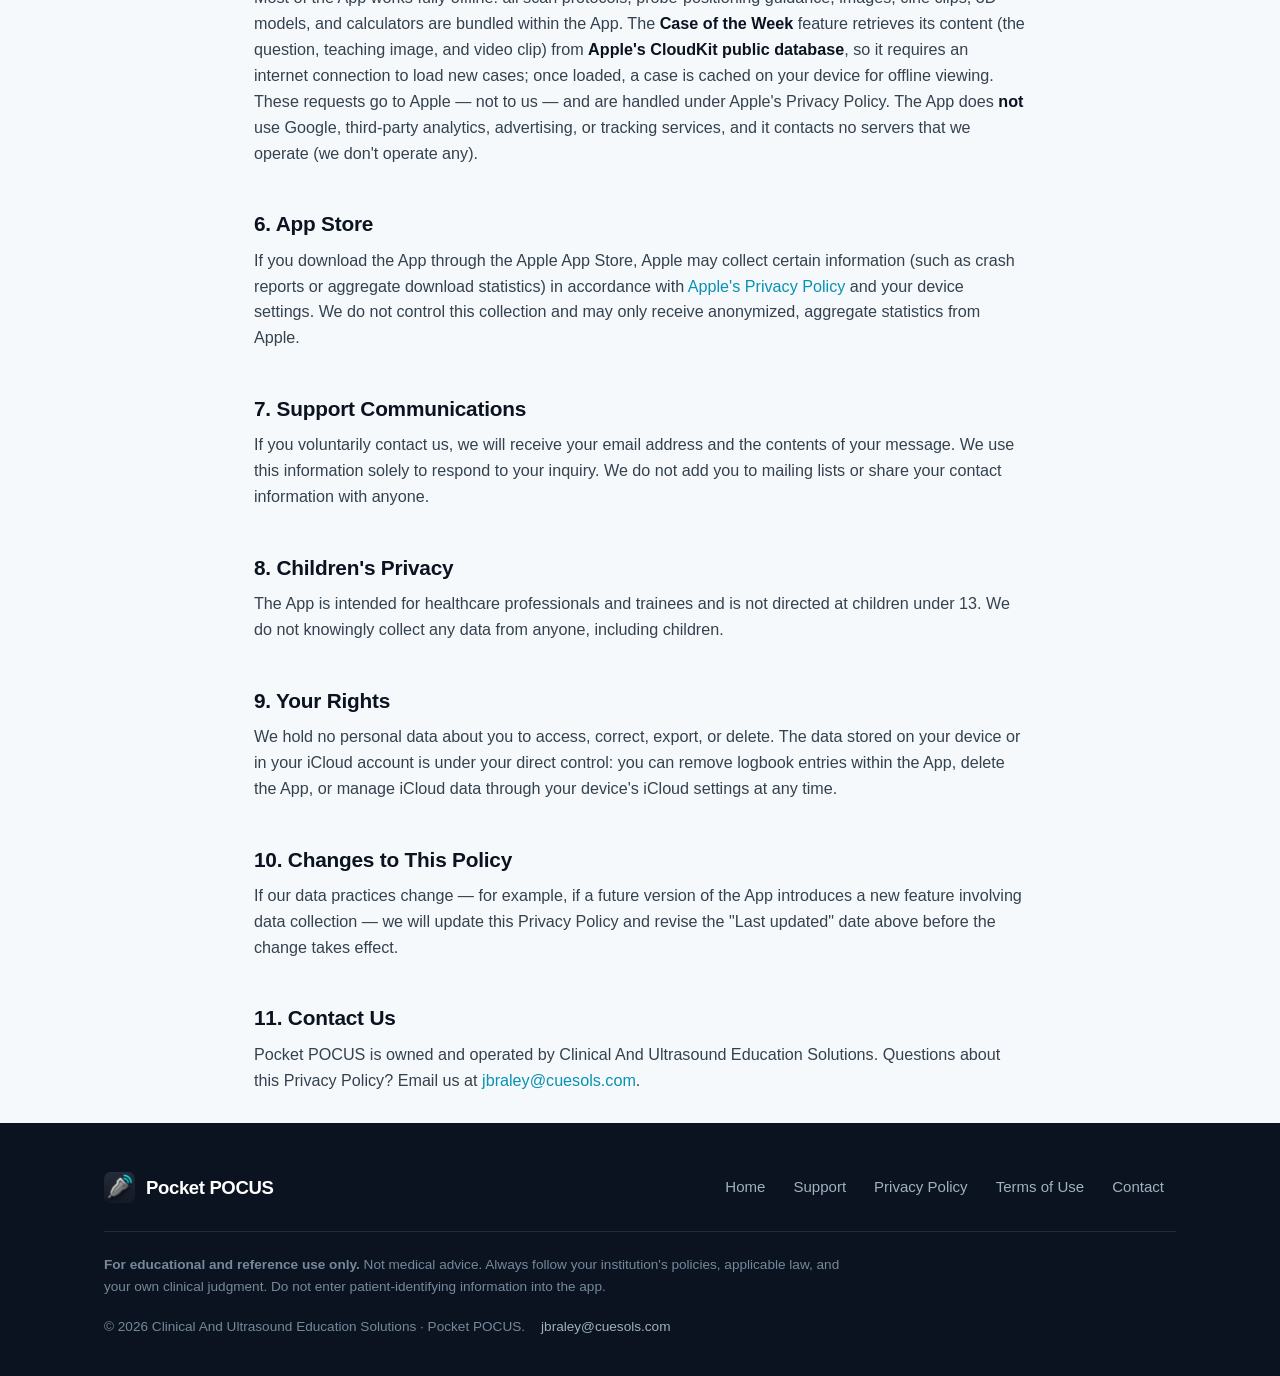
==== commit 59bfe33b: "Update privacy.html" ====
--- a/privacy.html
+++ b/privacy.html
@@ -31,7 +31,7 @@
   <div class="wrap">
     <span class="kicker">Privacy</span>
     <h1>Privacy Policy</h1>
-    <p>This Privacy Policy describes how Pocket POCUS ("the App," "we," "us") — owned and operated by Jennifer Braley — handles information when you use the Pocket POCUS iOS application.</p>
+    <p>This Privacy Policy describes how Pocket POCUS ("the App," "we," "us") — owned and operated by Clinical And Ultrasound Education Solutions — handles information when you use the Pocket POCUS iOS application.</p>
     <p class="updated">Last updated: June 24, 2026</p>
   </div>
 </section>
@@ -67,7 +67,7 @@
     <p>If you download the App through the Apple App Store, Apple may collect certain information (such as crash reports or aggregate download statistics) in accordance with <a href="https://www.apple.com/legal/privacy/" target="_blank" rel="noopener">Apple's Privacy Policy</a> and your device settings. We do not control this collection and may only receive anonymized, aggregate statistics from Apple.</p>
 
     <h2>7. Support Communications</h2>
-    <p>If you voluntarily contact us at <a href="mailto:pocketpocus@outlook.com">pocketpocus@outlook.com</a>, we will receive your email address and the contents of your message. We use this information solely to respond to your inquiry. We do not add you to mailing lists or share your contact information with anyone.</p>
+    <p>If you voluntarily contact us, we will receive your email address and the contents of your message. We use this information solely to respond to your inquiry. We do not add you to mailing lists or share your contact information with anyone.</p>
 
     <h2>8. Children's Privacy</h2>
     <p>The App is intended for healthcare professionals and trainees and is not directed at children under 13. We do not knowingly collect any data from anyone, including children.</p>
@@ -79,7 +79,7 @@
     <p>If our data practices change — for example, if a future version of the App introduces a new feature involving data collection — we will update this Privacy Policy and revise the "Last updated" date above before the change takes effect.</p>
 
     <h2>11. Contact Us</h2>
-    <p>Pocket POCUS is owned and operated by Jennifer Braley. Questions about this Privacy Policy? Email us at <a href="mailto:pocketpocus@outlook.com">pocketpocus@outlook.com</a>.</p>
+    <p>Pocket POCUS is owned and operated by Clinical And Ultrasound Education Solutions. Questions about this Privacy Policy? Email us at <a href="mailto:jbraley@cuesols.com">jbraley@cuesols.com</a>.</p>
 
   </div>
 </section>
@@ -96,13 +96,13 @@
         <a href="support.html">Support</a>
         <a href="privacy.html">Privacy Policy</a>
         <a href="terms.html">Terms of Use</a>
-        <a href="mailto:pocketpocus@outlook.com">Contact</a>
+        <a href="mailto:jbraley@cuesols.com">Contact</a>
       </nav>
     </div>
     <p class="legal-note"><b>For educational and reference use only.</b> Not medical advice. Always follow your institution's policies, applicable law, and your own clinical judgment. Do not enter patient-identifying information into the app.</p>
     <div class="copy">
-      <span>© 2026 Jennifer Braley · Pocket POCUS.</span>
-      <a href="mailto:pocketpocus@outlook.com">pocketpocus@outlook.com</a>
+      <span>© 2026 Clinical And Ultrasound Education Solutions · Pocket POCUS.</span>
+      <a href="mailto:jbraley@cuesols.com">jbraley@cuesols.com</a>
     </div>
   </div>
 </footer>
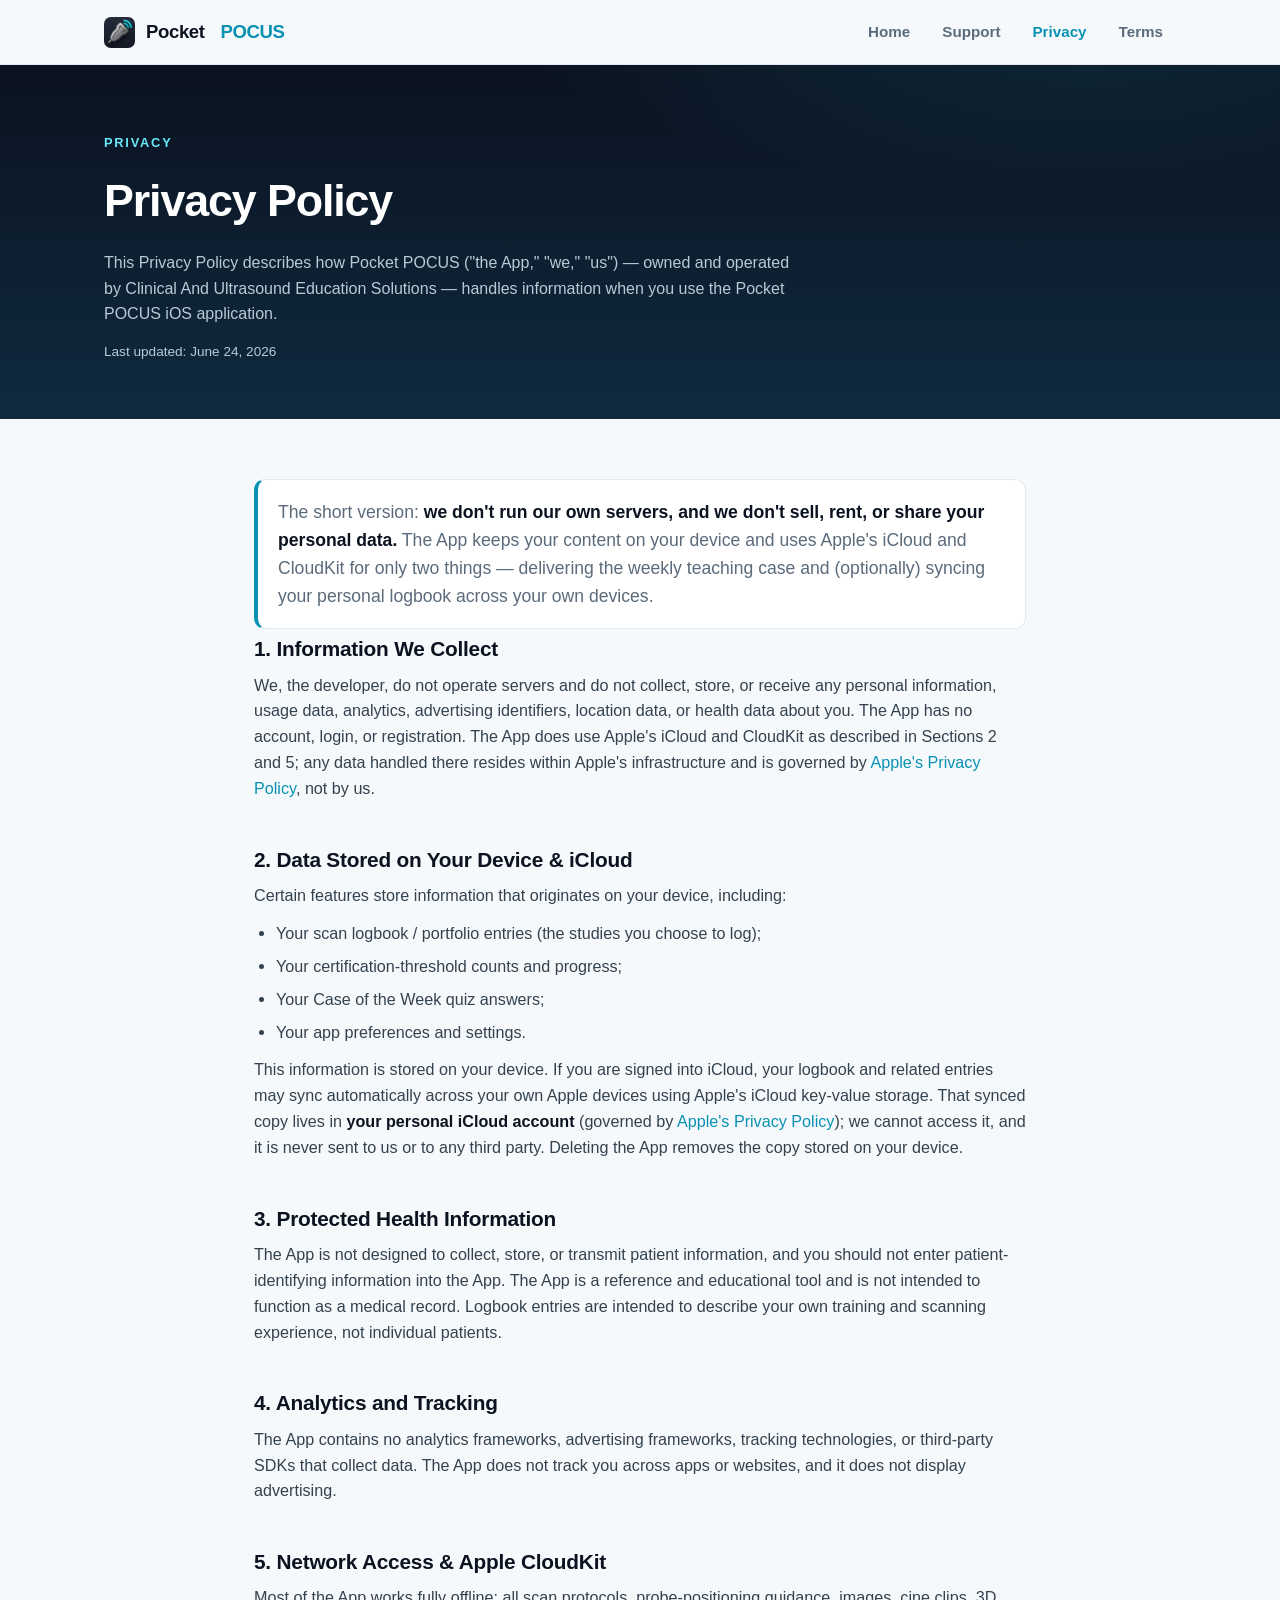
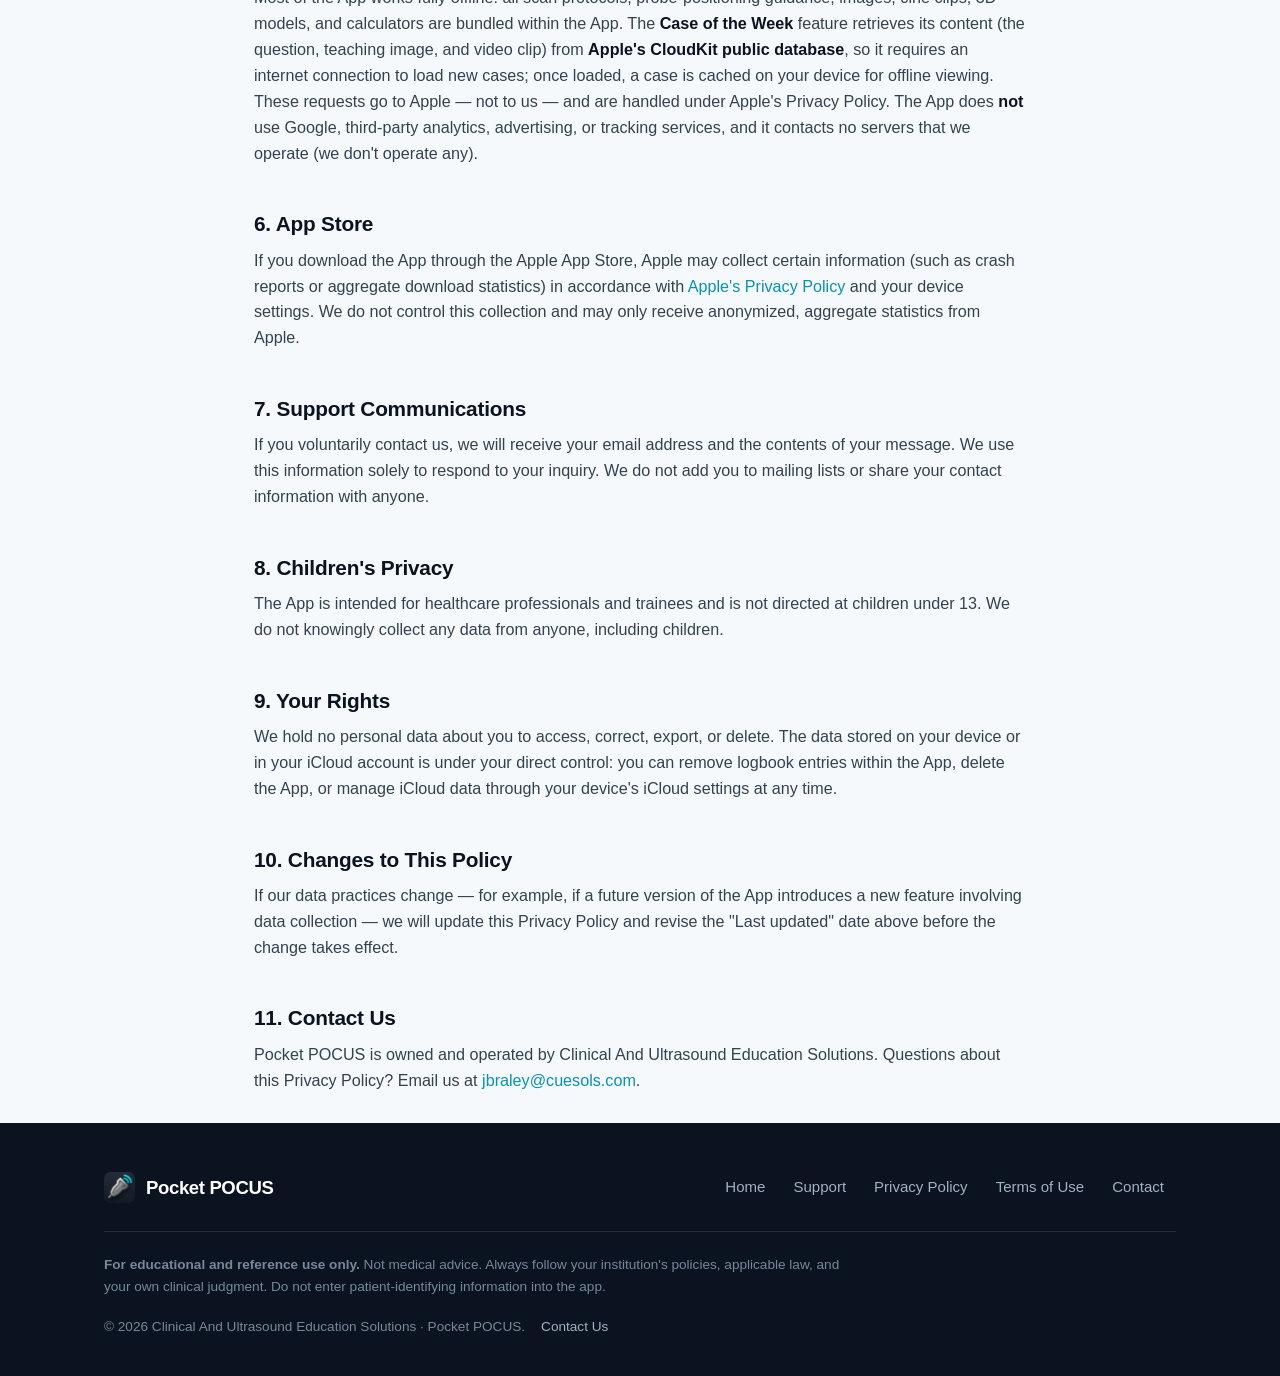
==== commit a91eeec1: "Update privacy.html" ====
--- a/privacy.html
+++ b/privacy.html
@@ -102,7 +102,7 @@
     <p class="legal-note"><b>For educational and reference use only.</b> Not medical advice. Always follow your institution's policies, applicable law, and your own clinical judgment. Do not enter patient-identifying information into the app.</p>
     <div class="copy">
       <span>© 2026 Clinical And Ultrasound Education Solutions · Pocket POCUS.</span>
-      <a href="mailto:jbraley@cuesols.com">jbraley@cuesols.com</a>
+      <a href="mailto:jbraley@cuesols.com">Contact Us</a>
     </div>
   </div>
 </footer>
--- a/styles.css
+++ b/styles.css
@@ -376,3 +376,43 @@
   .shots { grid-template-columns: 1fr; max-width: 320px; margin: 0 auto; }
   .footer .top { flex-direction: column; align-items: flex-start; }
 }
+
+
+/* ==========================================================================
+   Cursor Cinema hero — interactive additions
+   (particle field, cursor-reactive 3D tilt, scroll reveals)
+   ========================================================================== */
+
+.hero { min-height: 100vh; display: flex; align-items: center; }
+.hero .wrap { z-index: 2; }
+
+/* Ambient particle field canvas (behind hero content) */
+.hero-canvas {
+  position: absolute; inset: 0; width: 100%; height: 100%;
+  z-index: 1; pointer-events: none;
+}
+
+/* 3D stage + phone that tilts toward the cursor */
+.phone-stage { perspective: 1150px; }
+.phone-tilt {
+  position: relative; z-index: 2;
+  transform-style: preserve-3d; will-change: transform;
+}
+
+/* Scroll reveals */
+.reveal {
+  opacity: 0; transform: translateY(26px);
+  transition: opacity .7s cubic-bezier(.2,.7,.2,1), transform .7s cubic-bezier(.2,.7,.2,1);
+  will-change: opacity, transform;
+}
+.reveal.in { opacity: 1; transform: none; }
+.proto-card.reveal:nth-child(2) { transition-delay: .07s; }
+.proto-card.reveal:nth-child(3) { transition-delay: .14s; }
+.proto-card.reveal:nth-child(4) { transition-delay: .21s; }
+.feat.reveal:nth-child(3n+2) { transition-delay: .07s; }
+.feat.reveal:nth-child(3n+3) { transition-delay: .14s; }
+
+@media (prefers-reduced-motion: reduce) {
+  .reveal { opacity: 1; transform: none; transition: none; }
+  .phone-tilt { transform: none !important; }
+}
